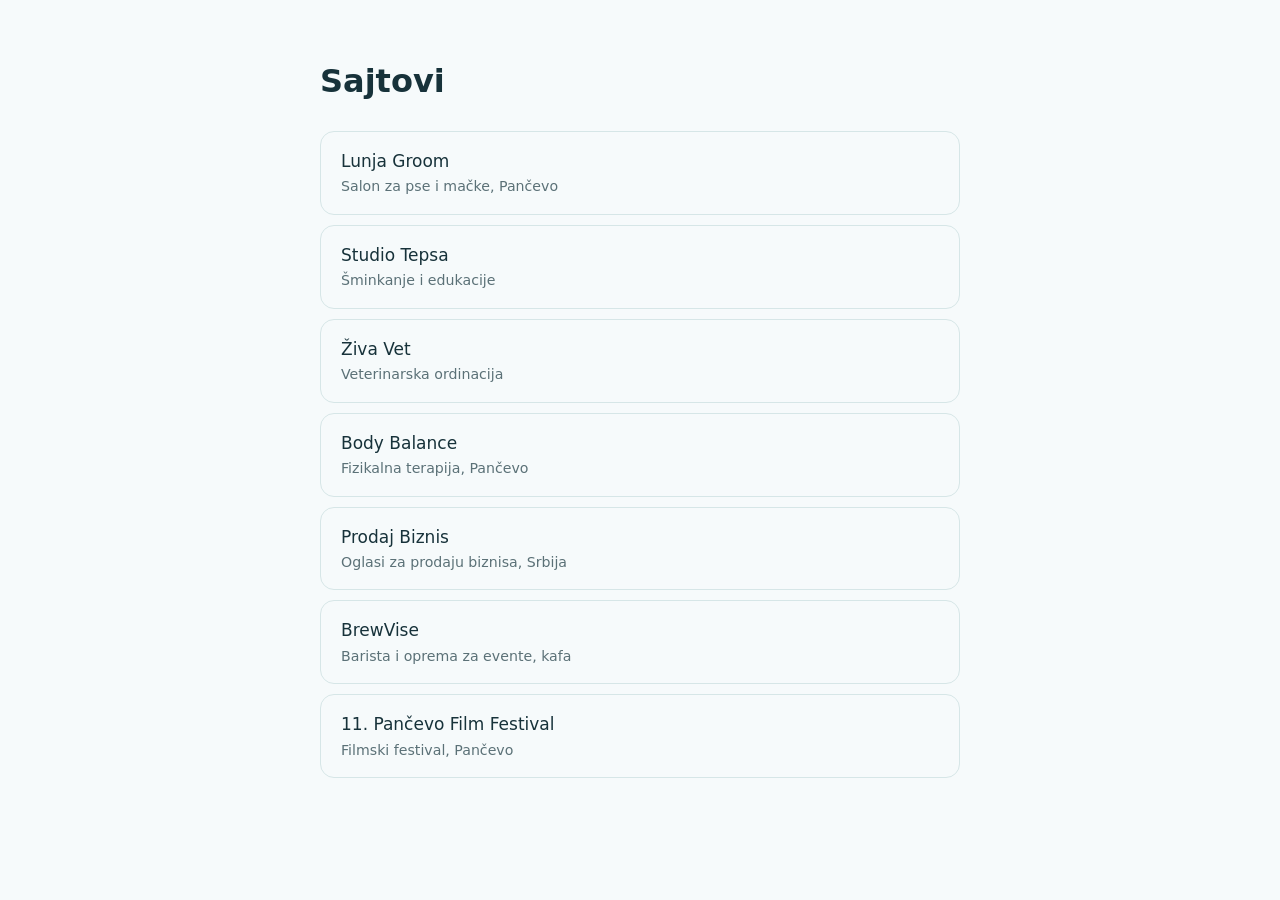
==== index.html @ 4ac59505 "Dodaj 11. Pančevo Film Festival sajt Co-Authored-By: Claude Opus 5.5 <noreply@anthropic.com>" ====
<!doctype html>
<html lang="sr">
<head>
<meta charset="utf-8">
<meta name="viewport" content="width=device-width, initial-scale=1">
<title>Sajtovi</title>
<style>
:root{--bg:#F6FAFB;--fg:#17323A;--muted:#5B7177;--line:#D6E6E7;--accent:#1F9E95}
@media (prefers-color-scheme:dark){:root{--bg:#0F1D21;--fg:#E8F3F3;--muted:#9DB4B7;--line:#264247;--accent:#46C4B9;color-scheme:dark}}
body{margin:0;background:var(--bg);color:var(--fg);font:17px/1.6 system-ui,sans-serif}
main{max-width:640px;margin:0 auto;padding:56px 20px}
h1{font-size:2rem;margin:0 0 24px}
ul{list-style:none;padding:0;margin:0;display:grid;gap:10px}
a{display:block;padding:16px 20px;border:1px solid var(--line);border-radius:14px;color:inherit;text-decoration:none}
a:hover{border-color:var(--accent)}
a small{display:block;color:var(--muted)}
</style>
</head>
<body>
<main>
<h1>Sajtovi</h1>
<ul>
<li><a href="lunja-groom/">Lunja Groom<small>Salon za pse i mačke, Pančevo</small></a></li>
<li><a href="studio-tepsa/">Studio Tepsa<small>Šminkanje i edukacije</small></a></li>
<li><a href="ziva-vet/">Živa Vet<small>Veterinarska ordinacija</small></a></li>
<li><a href="body-balance/">Body Balance<small>Fizikalna terapija, Pančevo</small></a></li>
<li><a href="prodaj-biznis/">Prodaj Biznis<small>Oglasi za prodaju biznisa, Srbija</small></a></li>
<li><a href="brewvise/">BrewVise<small>Barista i oprema za evente, kafa</small></a></li>
<li><a href="pancevo-film-festival/">11. Pančevo Film Festival<small>Filmski festival, Pančevo</small></a></li>
</ul>
</main>
</body>
</html>
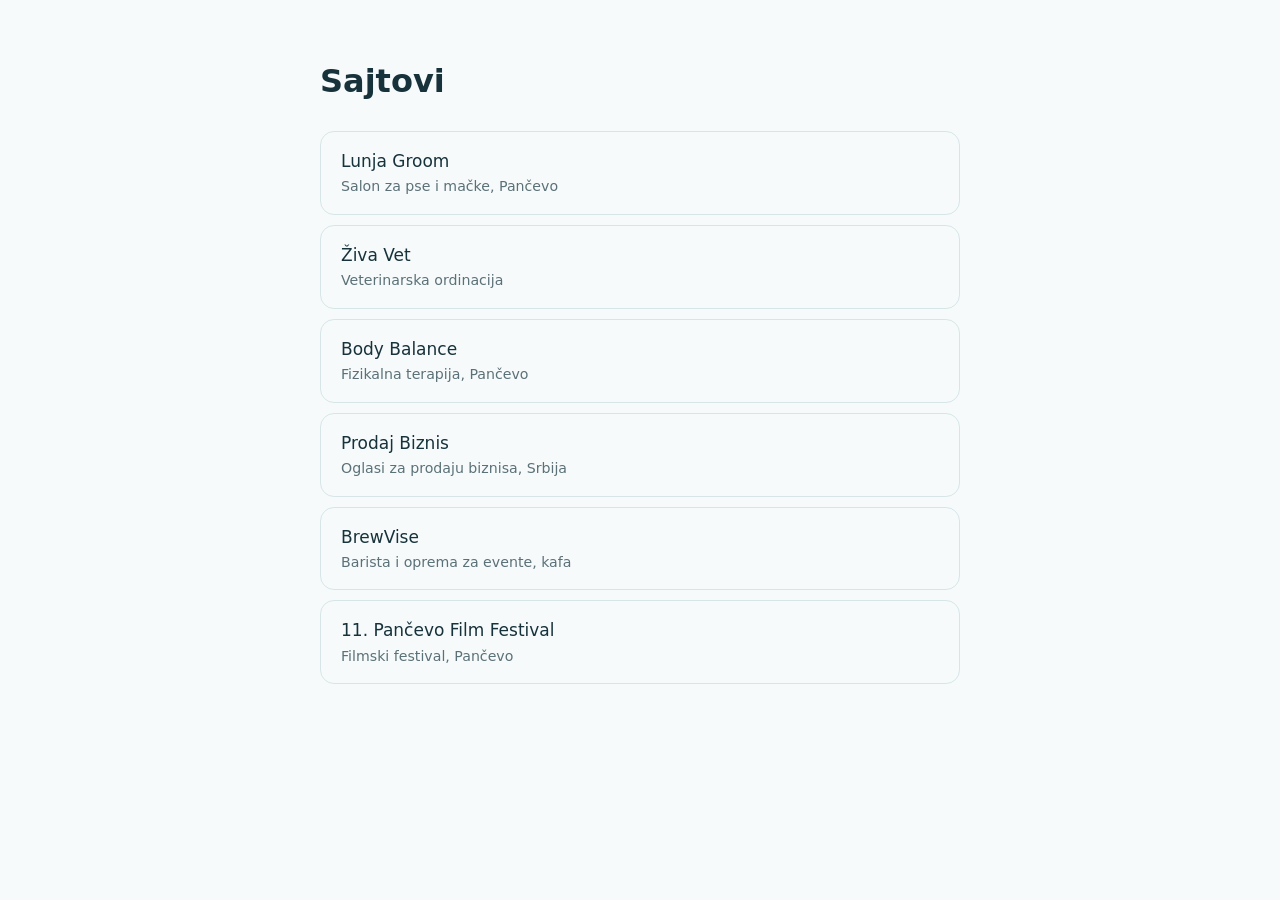
==== commit 8b989339: "Ukloni Studio Tepsa sajt Co-Authored-By: Claude Opus 5.5 <noreply@anthropic.com>" ====
--- a/index.html
+++ b/index.html
@@ -21,7 +21,6 @@
 <h1>Sajtovi</h1>
 <ul>
 <li><a href="lunja-groom/">Lunja Groom<small>Salon za pse i mačke, Pančevo</small></a></li>
-<li><a href="studio-tepsa/">Studio Tepsa<small>Šminkanje i edukacije</small></a></li>
 <li><a href="ziva-vet/">Živa Vet<small>Veterinarska ordinacija</small></a></li>
 <li><a href="body-balance/">Body Balance<small>Fizikalna terapija, Pančevo</small></a></li>
 <li><a href="prodaj-biznis/">Prodaj Biznis<small>Oglasi za prodaju biznisa, Srbija</small></a></li>
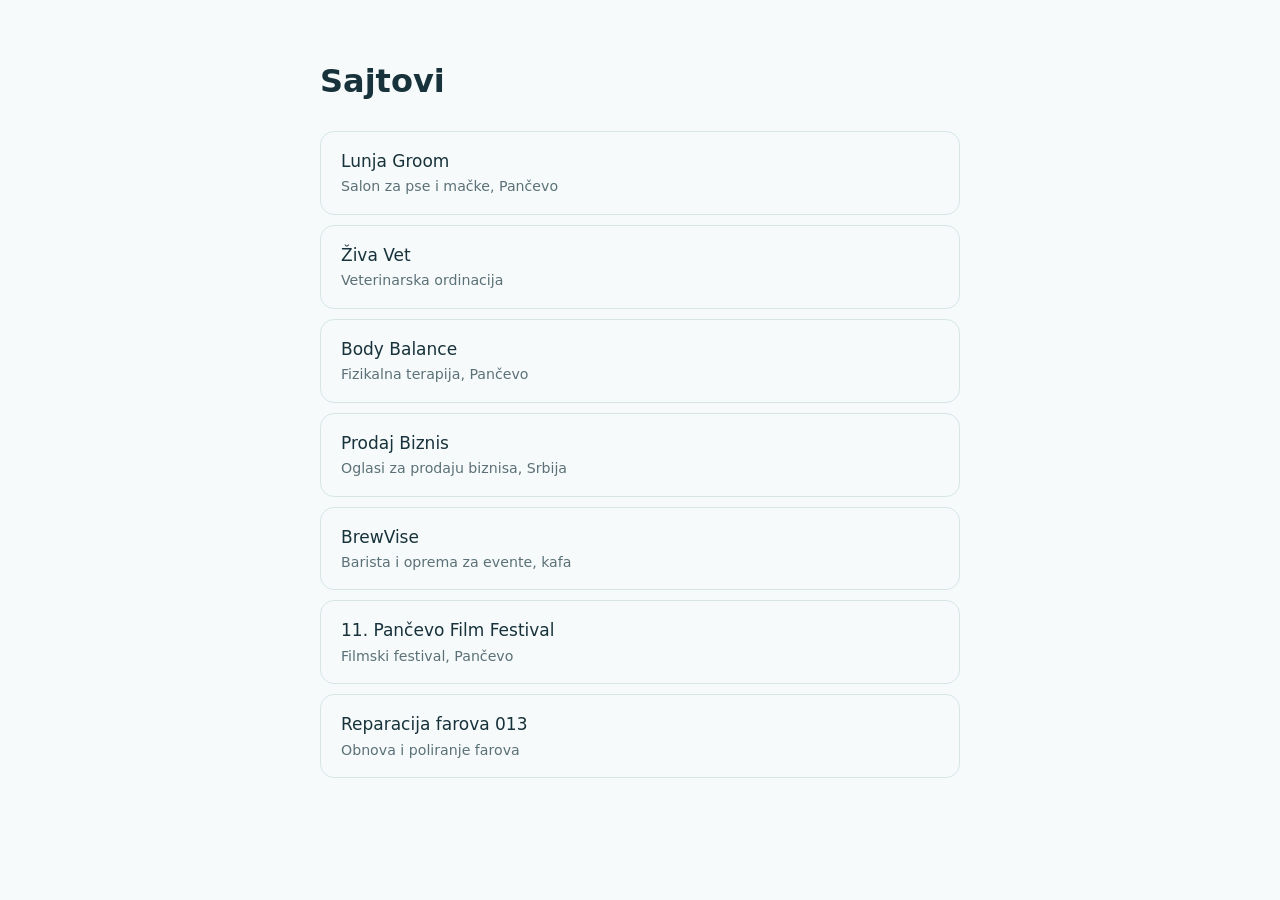
==== commit 7289c0ca: "Link Reparacija farova 013 from homepage" ====
--- a/index.html
+++ b/index.html
@@ -26,6 +26,7 @@
 <li><a href="prodaj-biznis/">Prodaj Biznis<small>Oglasi za prodaju biznisa, Srbija</small></a></li>
 <li><a href="brewvise/">BrewVise<small>Barista i oprema za evente, kafa</small></a></li>
 <li><a href="pancevo-film-festival/">11. Pančevo Film Festival<small>Filmski festival, Pančevo</small></a></li>
+<li><a href="reparacija-farova-013/">Reparacija farova 013<small>Obnova i poliranje farova</small></a></li>
 </ul>
 </main>
 </body>
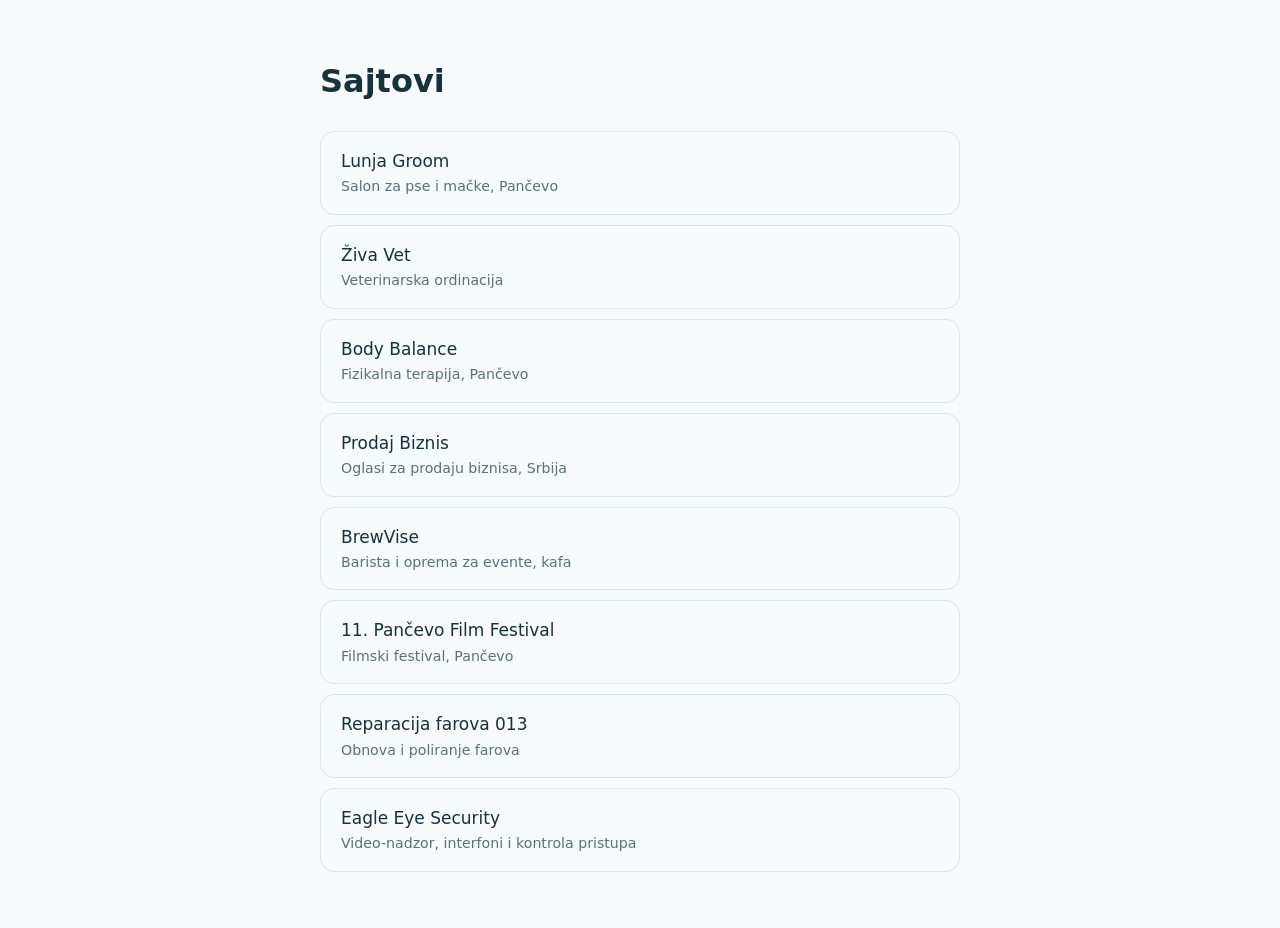
==== commit 377aafcc: "Add Eagle Eye Security site to GitHub Pages" ====
--- a/index.html
+++ b/index.html
@@ -27,6 +27,7 @@
 <li><a href="brewvise/">BrewVise<small>Barista i oprema za evente, kafa</small></a></li>
 <li><a href="pancevo-film-festival/">11. Pančevo Film Festival<small>Filmski festival, Pančevo</small></a></li>
 <li><a href="reparacija-farova-013/">Reparacija farova 013<small>Obnova i poliranje farova</small></a></li>
+<li><a href="reparacija-farova-013/eagle-eye-security/">Eagle Eye Security<small>Video-nadzor, interfoni i kontrola pristupa</small></a></li>
 </ul>
 </main>
 </body>
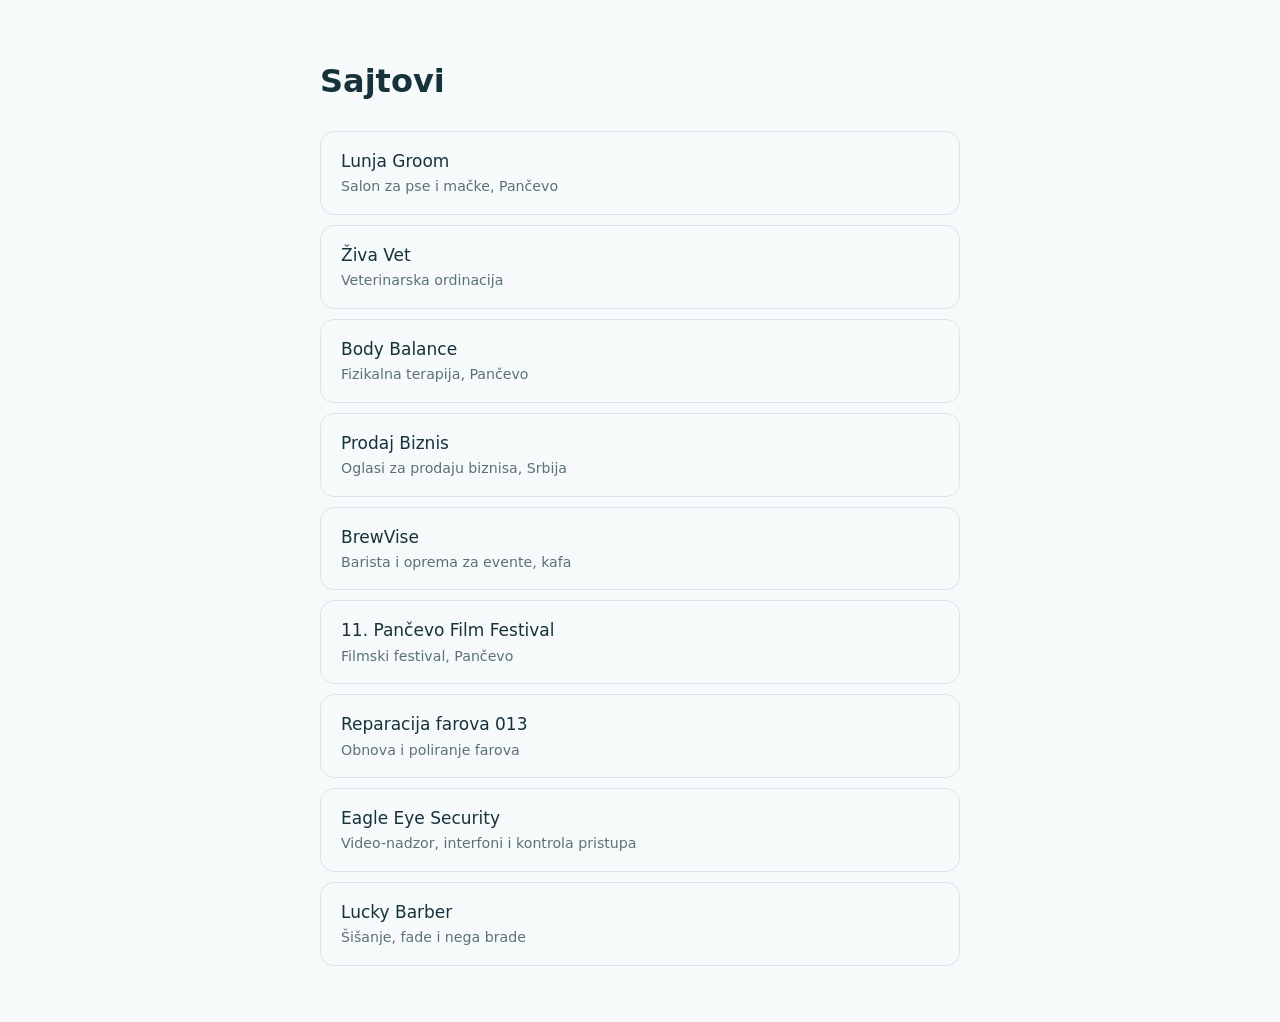
==== commit ee518f75: "Add Lucky Barber site and homepage link" ====
--- a/index.html
+++ b/index.html
@@ -27,7 +27,8 @@
 <li><a href="brewvise/">BrewVise<small>Barista i oprema za evente, kafa</small></a></li>
 <li><a href="pancevo-film-festival/">11. Pančevo Film Festival<small>Filmski festival, Pančevo</small></a></li>
 <li><a href="reparacija-farova-013/">Reparacija farova 013<small>Obnova i poliranje farova</small></a></li>
-<li><a href="reparacija-farova-013/eagle-eye-security/">Eagle Eye Security<small>Video-nadzor, interfoni i kontrola pristupa</small></a></li>
+<li><a href="eagle-eye-security/">Eagle Eye Security<small>Video-nadzor, interfoni i kontrola pristupa</small></a></li>
+<li><a href="lucky-barber/">Lucky Barber<small>Šišanje, fade i nega brade</small></a></li>
 </ul>
 </main>
 </body>
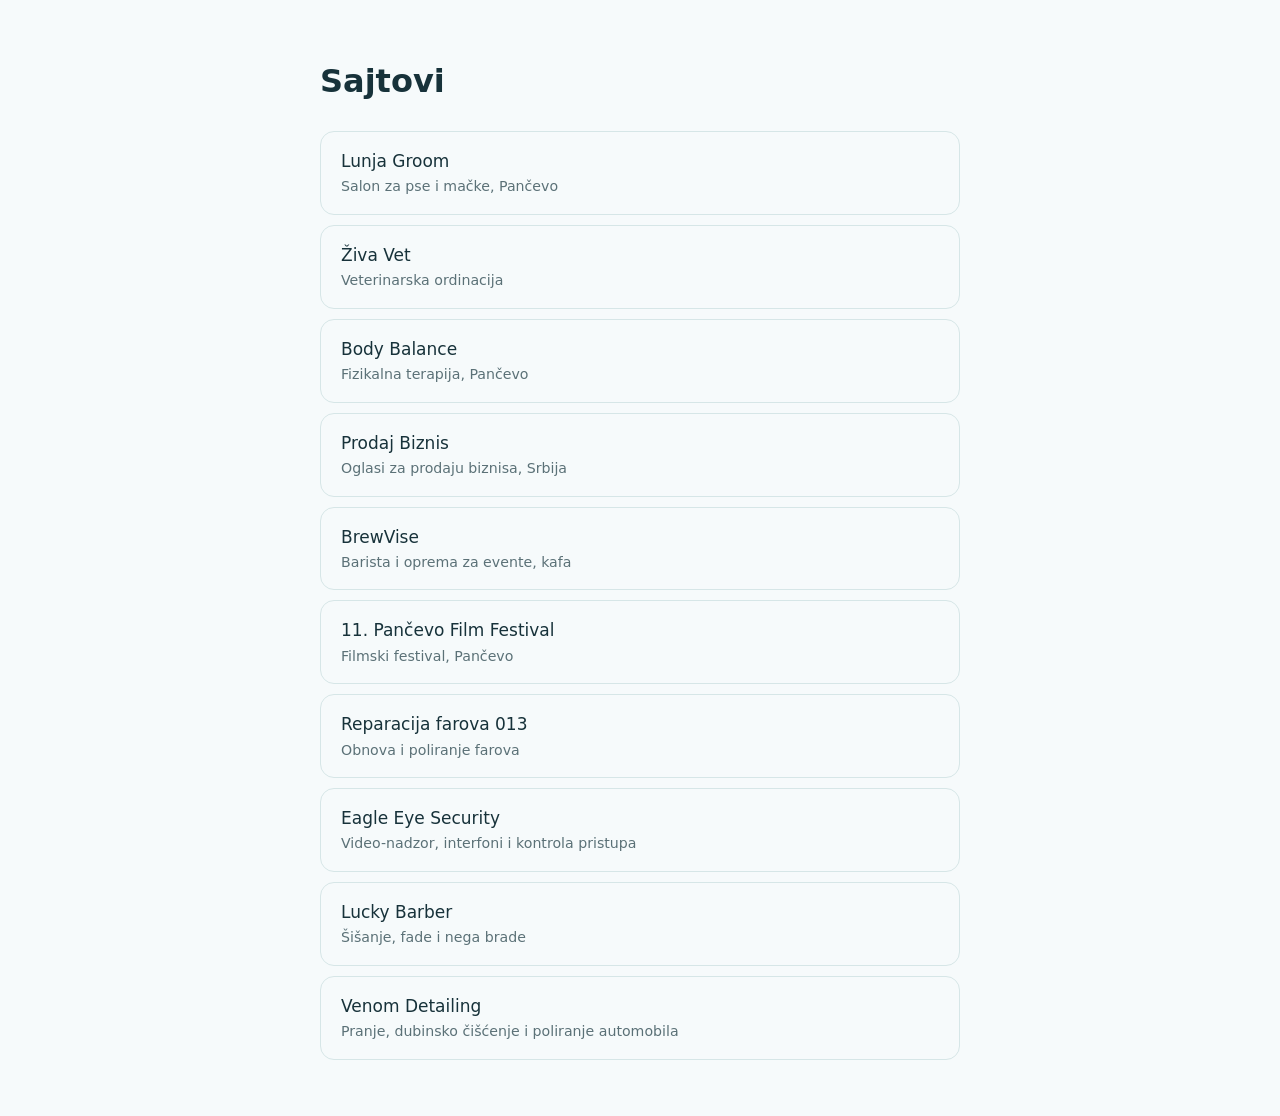
==== commit f090bb92: "Add Venom Detailing site and homepage link" ====
--- a/index.html
+++ b/index.html
@@ -29,6 +29,7 @@
 <li><a href="reparacija-farova-013/">Reparacija farova 013<small>Obnova i poliranje farova</small></a></li>
 <li><a href="eagle-eye-security/">Eagle Eye Security<small>Video-nadzor, interfoni i kontrola pristupa</small></a></li>
 <li><a href="lucky-barber/">Lucky Barber<small>Šišanje, fade i nega brade</small></a></li>
+<li><a href="venom-detailing/">Venom Detailing<small>Pranje, dubinsko čišćenje i poliranje automobila</small></a></li>
 </ul>
 </main>
 </body>
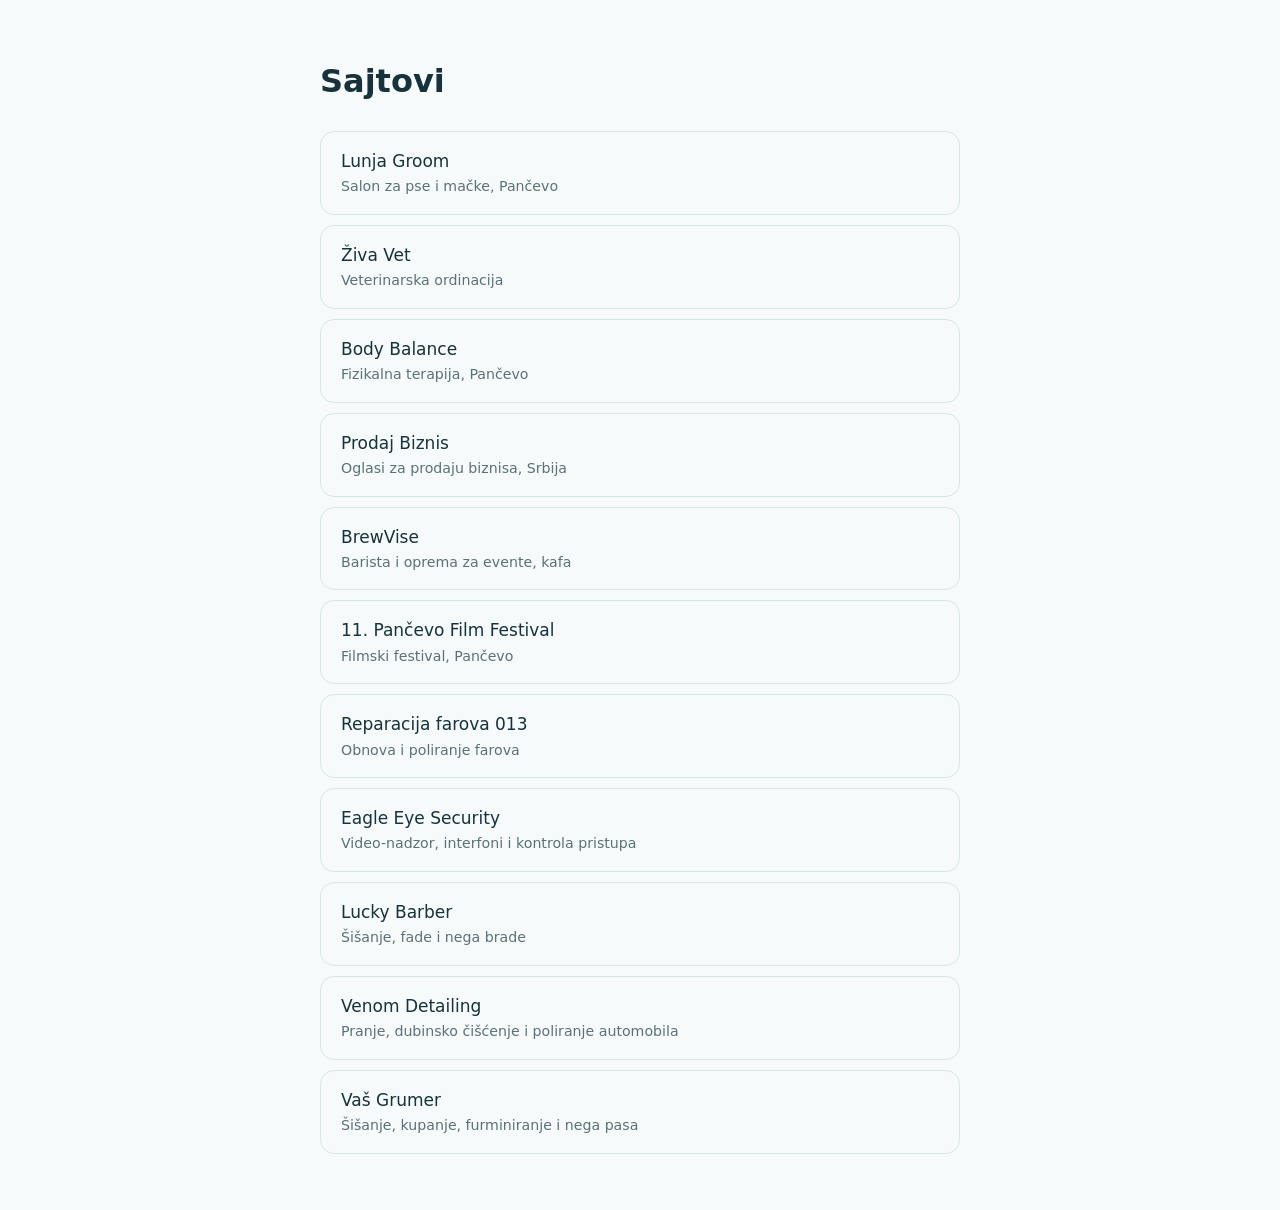
==== commit 00af3a0e: "Add interactive Vas Grumer grooming website" ====
--- a/index.html
+++ b/index.html
@@ -30,6 +30,7 @@
 <li><a href="eagle-eye-security/">Eagle Eye Security<small>Video-nadzor, interfoni i kontrola pristupa</small></a></li>
 <li><a href="lucky-barber/">Lucky Barber<small>Šišanje, fade i nega brade</small></a></li>
 <li><a href="venom-detailing/">Venom Detailing<small>Pranje, dubinsko čišćenje i poliranje automobila</small></a></li>
+<li><a href="vas-grumer/">Vaš Grumer<small>Šišanje, kupanje, furminiranje i nega pasa</small></a></li>
 </ul>
 </main>
 </body>
